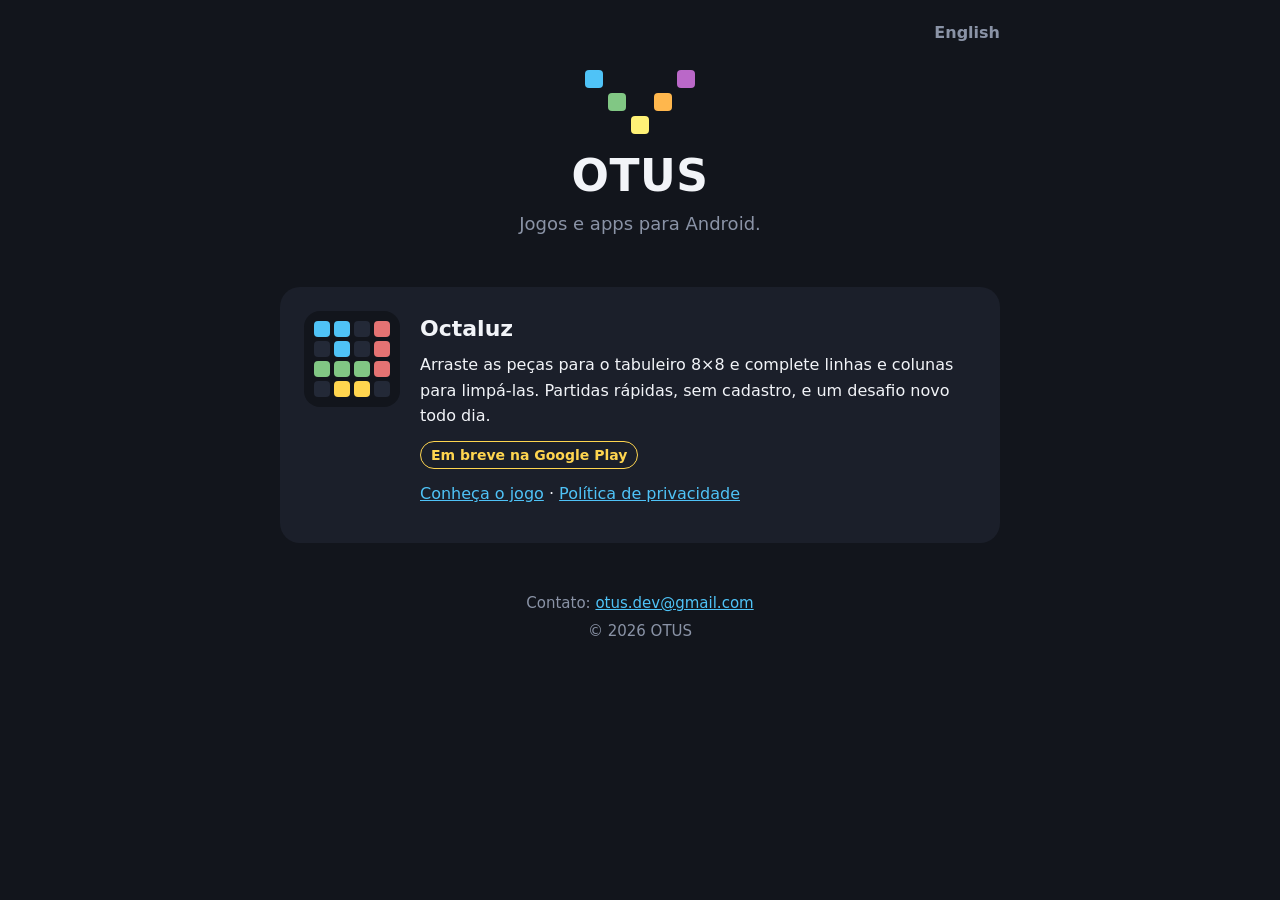
==== index.html @ 2f7cdd1d "Add files via upload" ====
<!doctype html>
<html lang="pt-BR">
<head>
  <meta charset="utf-8">
  <meta name="viewport" content="width=device-width, initial-scale=1">
  <title>OTUS</title>
  <meta name="description" content="OTUS: jogos e apps para Android.">
  <meta name="theme-color" content="#12151C">
  <link rel="alternate" hreflang="pt-BR" href="https://otusdev.github.io/">
  <link rel="alternate" hreflang="en" href="https://otusdev.github.io/en/">
  <style>
    :root {
      --bg: #12151C;
      --surface: #1B1F2A;
      --cell: #232937;
      --text: #F2F4F8;
      --muted: #8A93A6;
      --accent: #4FC3F7;
      --gold: #FFD54F;
    }
    * { box-sizing: border-box; }
    html { -webkit-text-size-adjust: 100%; }
    body {
      margin: 0;
      background: var(--bg);
      color: var(--text);
      font-family: system-ui, -apple-system, "Segoe UI", Roboto, "Helvetica Neue", Arial, sans-serif;
      line-height: 1.6;
    }
    a { color: var(--accent); }
    a:hover { text-decoration-thickness: 2px; }
    .top {
      display: flex;
      justify-content: flex-end;
      max-width: 760px;
      margin: 0 auto;
      padding: 20px 20px 0;
    }
    .top a { color: var(--muted); text-decoration: none; font-weight: 600; }
    .top a:hover { color: var(--text); }
    main {
      max-width: 760px;
      margin: 0 auto;
      padding: 24px 20px 40px;
    }

    .hero { text-align: center; margin-bottom: 48px; }
    .logo {
      display: inline-grid;
      grid-template-columns: repeat(5, 18px);
      gap: 5px;
      margin-bottom: 18px;
    }
    .logo span { width: 18px; height: 18px; border-radius: 4px; }
    .hero h1 {
      margin: 0;
      font-size: 44px;
      line-height: 1.1;
      letter-spacing: 0.5px;
    }
    .hero p { margin: 10px 0 0; color: var(--muted); font-size: 18px; }

    .app {
      display: flex;
      gap: 20px;
      align-items: flex-start;
      background: var(--surface);
      border-radius: 20px;
      padding: 24px;
    }
    .board {
      flex: none;
      display: grid;
      grid-template-columns: repeat(4, 16px);
      gap: 4px;
      padding: 10px;
      background: var(--bg);
      border-radius: 16px;
    }
    .board span { width: 16px; height: 16px; border-radius: 4px; background: var(--cell); }
    .app h2 { margin: 0 0 6px; font-size: 22px; }
    .app p { margin: 0 0 12px; }
    .status {
      display: inline-block;
      padding: 2px 10px;
      border-radius: 999px;
      border: 1px solid var(--gold);
      color: var(--gold);
      font-size: 14px;
      font-weight: 600;
    }
    .links { margin-bottom: 0; }

    footer {
      margin-top: 48px;
      text-align: center;
      color: var(--muted);
      font-size: 15px;
    }
    footer p { margin: 4px 0; }

    @media (max-width: 480px) {
      main { padding-top: 16px; }
      .app { flex-direction: column; padding: 20px; }
    }
  </style>
</head>
<body>
  <nav class="top"><a href="en/" hreflang="en" lang="en">English</a></nav>

  <main>
    <header class="hero">
      <!-- Um "V" montado com blocos do jogo. -->
      <div class="logo" aria-hidden="true">
        <span style="background:#4FC3F7"></span><span></span><span></span><span></span><span style="background:#BA68C8"></span>
        <span></span><span style="background:#81C784"></span><span></span><span style="background:#FFB74D"></span><span></span>
        <span></span><span></span><span style="background:#FFF176"></span><span></span><span></span>
      </div>
      <h1>OTUS</h1>
      <p>Jogos e apps para Android.</p>
    </header>

    <section aria-label="Apps">
      <article class="app">
        <div class="board" aria-hidden="true">
          <span style="background:#4FC3F7"></span><span style="background:#4FC3F7"></span><span></span><span style="background:#E57373"></span>
          <span></span><span style="background:#4FC3F7"></span><span></span><span style="background:#E57373"></span>
          <span style="background:#81C784"></span><span style="background:#81C784"></span><span style="background:#81C784"></span><span style="background:#E57373"></span>
          <span></span><span style="background:#FFD54F"></span><span style="background:#FFD54F"></span><span></span>
        </div>
        <div>
          <h2>Octaluz</h2>
          <p>Arraste as peças para o tabuleiro 8×8 e complete linhas e colunas para limpá-las. Partidas rápidas, sem cadastro, e um desafio novo todo dia.</p>
          <p><span class="status">Em breve na Google Play</span></p>
          <p class="links"><a href="octaluz/">Conheça o jogo</a> · <a href="octaluz/privacidade.html">Política de privacidade</a></p>
        </div>
      </article>
    </section>

    <footer>
      <p>Contato: <a href="mailto:otus.dev@gmail.com">otus.dev@gmail.com</a></p>
      <p>© 2026 OTUS</p>
    </footer>
  </main>
</body>
</html>
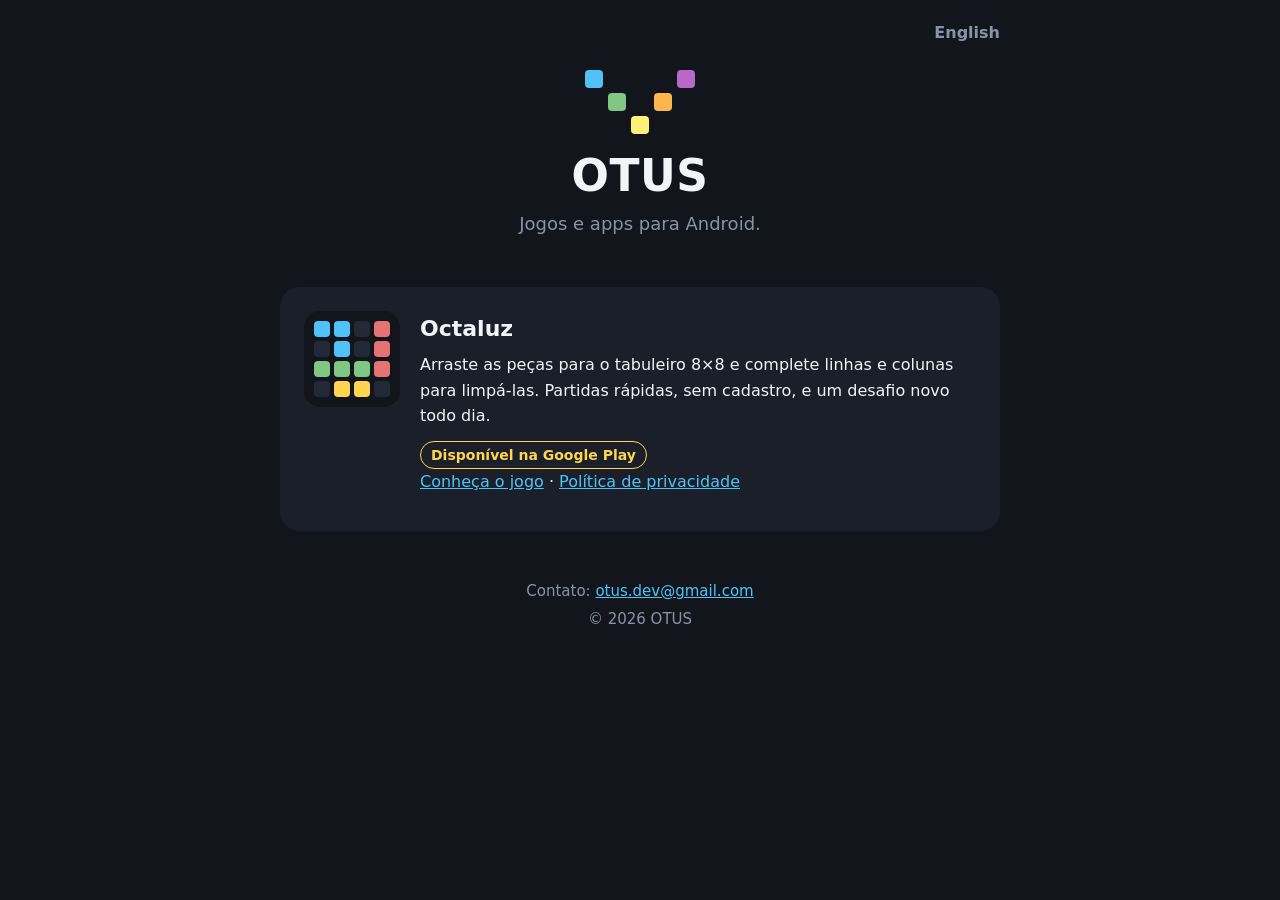
==== commit 9247eee1: "Update Google Play status link in index.html" ====
--- a/index.html
+++ b/index.html
@@ -131,7 +131,7 @@
         <div>
           <h2>Octaluz</h2>
           <p>Arraste as peças para o tabuleiro 8×8 e complete linhas e colunas para limpá-las. Partidas rápidas, sem cadastro, e um desafio novo todo dia.</p>
-          <p><span class="status">Em breve na Google Play</span></p>
+          <a href="https://play.google.com/store/apps/details?id=com.otus.octaluz"><span class="status">Disponível na Google Play</span></a>
           <p class="links"><a href="octaluz/">Conheça o jogo</a> · <a href="octaluz/privacidade.html">Política de privacidade</a></p>
         </div>
       </article>
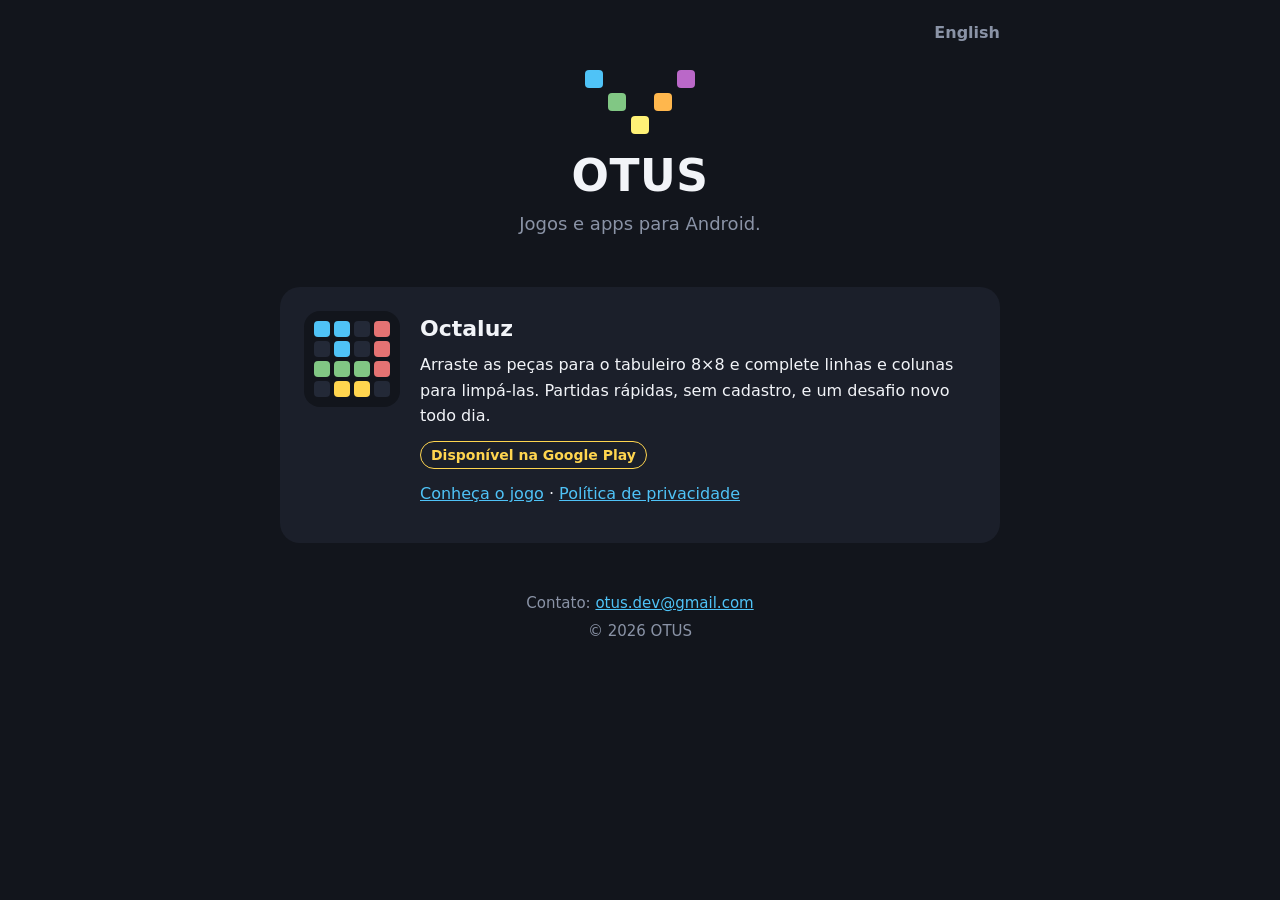
==== commit df6329d9: "Wrap Google Play link in paragraph tag" ====
--- a/index.html
+++ b/index.html
@@ -131,7 +131,7 @@
         <div>
           <h2>Octaluz</h2>
           <p>Arraste as peças para o tabuleiro 8×8 e complete linhas e colunas para limpá-las. Partidas rápidas, sem cadastro, e um desafio novo todo dia.</p>
-          <a href="https://play.google.com/store/apps/details?id=com.otus.octaluz"><span class="status">Disponível na Google Play</span></a>
+          <p><a href="https://play.google.com/store/apps/details?id=com.otus.octaluz"><span class="status">Disponível na Google Play</span></a></p>
           <p class="links"><a href="octaluz/">Conheça o jogo</a> · <a href="octaluz/privacidade.html">Política de privacidade</a></p>
         </div>
       </article>
